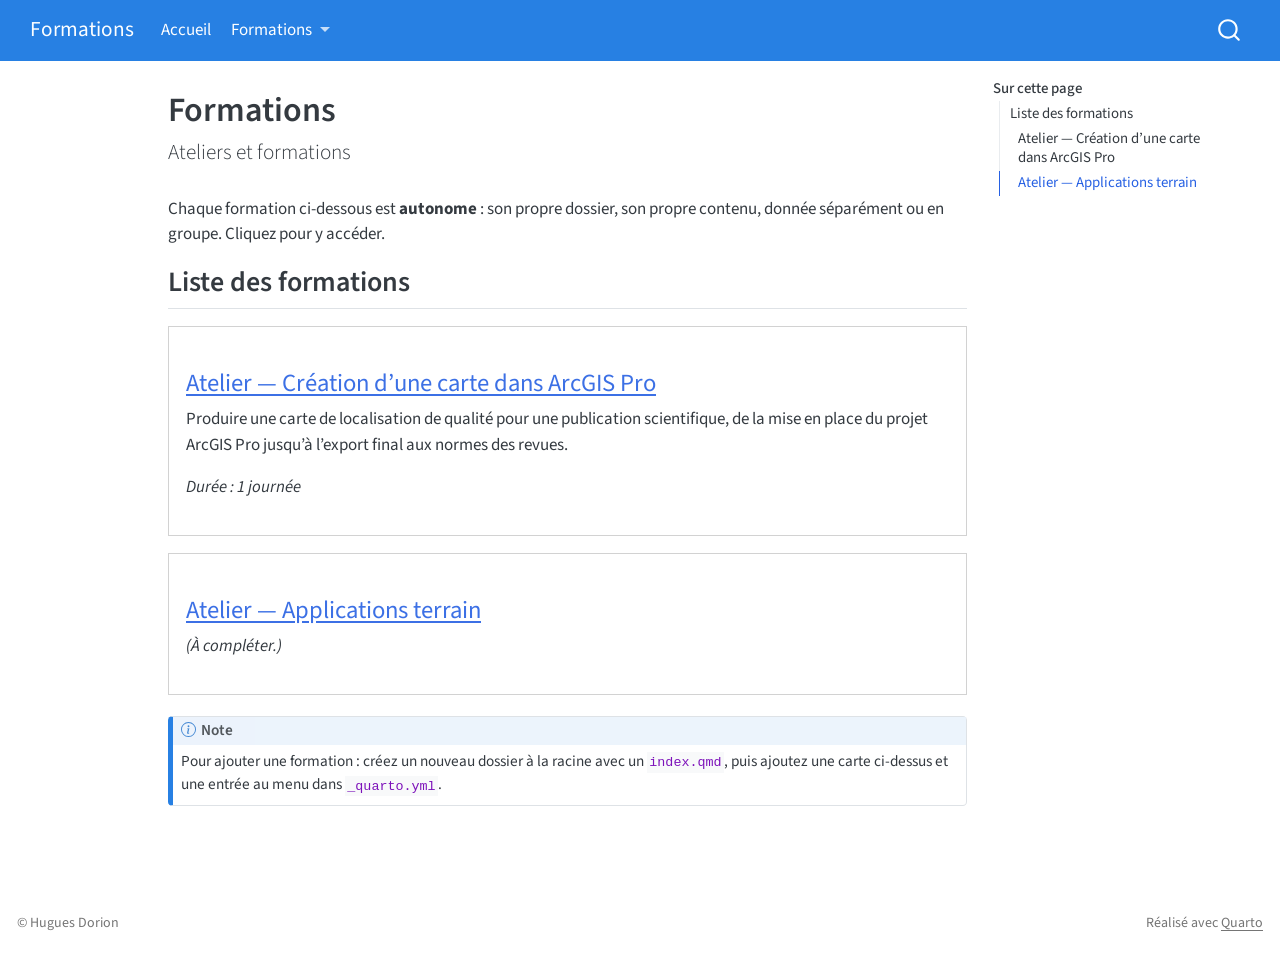
==== docs/index.html @ c3490aff "Atelier #1 - Création carte ArcGIS pro" ====
<!DOCTYPE html>
<html xmlns="http://www.w3.org/1999/xhtml" lang="fr" xml:lang="fr"><head>

<meta charset="utf-8">
<meta name="generator" content="quarto-1.7.32">

<meta name="viewport" content="width=device-width, initial-scale=1.0, user-scalable=yes">


<title>Formations</title>
<style>
code{white-space: pre-wrap;}
span.smallcaps{font-variant: small-caps;}
div.columns{display: flex; gap: min(4vw, 1.5em);}
div.column{flex: auto; overflow-x: auto;}
div.hanging-indent{margin-left: 1.5em; text-indent: -1.5em;}
ul.task-list{list-style: none;}
ul.task-list li input[type="checkbox"] {
  width: 0.8em;
  margin: 0 0.8em 0.2em -1em; /* quarto-specific, see https://github.com/quarto-dev/quarto-cli/issues/4556 */ 
  vertical-align: middle;
}
</style>


<script src="site_libs/quarto-nav/quarto-nav.js"></script>
<script src="site_libs/quarto-nav/headroom.min.js"></script>
<script src="site_libs/clipboard/clipboard.min.js"></script>
<script src="site_libs/quarto-search/autocomplete.umd.js"></script>
<script src="site_libs/quarto-search/fuse.min.js"></script>
<script src="site_libs/quarto-search/quarto-search.js"></script>
<meta name="quarto:offset" content="./">
<script src="site_libs/quarto-html/quarto.js" type="module"></script>
<script src="site_libs/quarto-html/tabsets/tabsets.js" type="module"></script>
<script src="site_libs/quarto-html/popper.min.js"></script>
<script src="site_libs/quarto-html/tippy.umd.min.js"></script>
<script src="site_libs/quarto-html/anchor.min.js"></script>
<link href="site_libs/quarto-html/tippy.css" rel="stylesheet">
<link href="site_libs/quarto-html/quarto-syntax-highlighting-37eea08aefeeee20ff55810ff984fec1.css" rel="stylesheet" id="quarto-text-highlighting-styles">
<script src="site_libs/bootstrap/bootstrap.min.js"></script>
<link href="site_libs/bootstrap/bootstrap-icons.css" rel="stylesheet">
<link href="site_libs/bootstrap/bootstrap-a957552743cf229cecd72dbee48e5bde.min.css" rel="stylesheet" append-hash="true" id="quarto-bootstrap" data-mode="light">
<script id="quarto-search-options" type="application/json">{
  "location": "navbar",
  "copy-button": false,
  "collapse-after": 3,
  "panel-placement": "end",
  "type": "overlay",
  "limit": 50,
  "keyboard-shortcut": [
    "f",
    "/",
    "s"
  ],
  "show-item-context": false,
  "language": {
    "search-no-results-text": "Pas de résultats",
    "search-matching-documents-text": "documents trouvés",
    "search-copy-link-title": "Copier le lien vers la recherche",
    "search-hide-matches-text": "Cacher les correspondances additionnelles",
    "search-more-match-text": "correspondance de plus dans ce document",
    "search-more-matches-text": "correspondances de plus dans ce document",
    "search-clear-button-title": "Effacer",
    "search-text-placeholder": "",
    "search-detached-cancel-button-title": "Annuler",
    "search-submit-button-title": "Envoyer",
    "search-label": "Recherche"
  }
}</script>


</head>

<body class="nav-fixed quarto-light">

<div id="quarto-search-results"></div>
  <header id="quarto-header" class="headroom fixed-top">
    <nav class="navbar navbar-expand-lg " data-bs-theme="dark">
      <div class="navbar-container container-fluid">
      <div class="navbar-brand-container mx-auto">
    <a class="navbar-brand" href="./index.html">
    <span class="navbar-title">Formations</span>
    </a>
  </div>
            <div id="quarto-search" class="" title="Recherche"></div>
          <button class="navbar-toggler" type="button" data-bs-toggle="collapse" data-bs-target="#navbarCollapse" aria-controls="navbarCollapse" role="menu" aria-expanded="false" aria-label="Basculer la navigation" onclick="if (window.quartoToggleHeadroom) { window.quartoToggleHeadroom(); }">
  <span class="navbar-toggler-icon"></span>
</button>
          <div class="collapse navbar-collapse" id="navbarCollapse">
            <ul class="navbar-nav navbar-nav-scroll me-auto">
  <li class="nav-item">
    <a class="nav-link active" href="./index.html" aria-current="page"> 
<span class="menu-text">Accueil</span></a>
  </li>  
  <li class="nav-item dropdown ">
    <a class="nav-link dropdown-toggle" href="#" id="nav-menu-formations" role="link" data-bs-toggle="dropdown" aria-expanded="false">
 <span class="menu-text">Formations</span>
    </a>
    <ul class="dropdown-menu" aria-labelledby="nav-menu-formations">    
        <li>
    <a class="dropdown-item" href="./atelier-creation-carte/index.html">
 <span class="dropdown-text">Atelier — Création d’une carte dans ArcGIS Pro</span></a>
  </li>  
        <li>
    <a class="dropdown-item" href="./atelier-applications-terrain/index.html">
 <span class="dropdown-text">Atelier — Applications terrain</span></a>
  </li>  
    </ul>
  </li>
</ul>
          </div> <!-- /navcollapse -->
            <div class="quarto-navbar-tools">
</div>
      </div> <!-- /container-fluid -->
    </nav>
</header>
<!-- content -->
<div id="quarto-content" class="quarto-container page-columns page-rows-contents page-layout-article page-navbar">
<!-- sidebar -->
<!-- margin-sidebar -->
    <div id="quarto-margin-sidebar" class="sidebar margin-sidebar">
        <nav id="TOC" role="doc-toc" class="toc-active">
    <h2 id="toc-title">Sur cette page</h2>
   
  <ul>
  <li><a href="#liste-des-formations" id="toc-liste-des-formations" class="nav-link active" data-scroll-target="#liste-des-formations">Liste des formations</a>
  <ul class="collapse">
  <li><a href="#atelier-création-dune-carte-dans-arcgis-pro" id="toc-atelier-création-dune-carte-dans-arcgis-pro" class="nav-link" data-scroll-target="#atelier-création-dune-carte-dans-arcgis-pro">Atelier — Création d’une carte dans ArcGIS Pro</a></li>
  <li><a href="#atelier-applications-terrain" id="toc-atelier-applications-terrain" class="nav-link" data-scroll-target="#atelier-applications-terrain">Atelier — Applications terrain</a></li>
  </ul></li>
  </ul>
</nav>
    </div>
<!-- main -->
<main class="content" id="quarto-document-content">

<header id="title-block-header" class="quarto-title-block default">
<div class="quarto-title">
<h1 class="title">Formations</h1>
<p class="subtitle lead">Ateliers et formations</p>
</div>



<div class="quarto-title-meta">

    
  
    
  </div>
  


</header>


<p>Chaque formation ci-dessous est <strong>autonome</strong> : son propre dossier, son propre contenu, donnée séparément ou en groupe. Cliquez pour y accéder.</p>
<section id="liste-des-formations" class="level2">
<h2 class="anchored" data-anchor-id="liste-des-formations">Liste des formations</h2>
<div class="card mb-3">
<section id="atelier-création-dune-carte-dans-arcgis-pro" class="level3 card-body">
<h3 class="anchored" data-anchor-id="atelier-création-dune-carte-dans-arcgis-pro"><a href="./atelier-creation-carte/index.html">Atelier — Création d’une carte dans ArcGIS Pro</a></h3>
<p>Produire une carte de localisation de qualité pour une publication scientifique, de la mise en place du projet ArcGIS Pro jusqu’à l’export final aux normes des revues.</p>
<p><em>Durée : 1 journée</em></p>
</section>
</div>
<div class="card mb-3">
<section id="atelier-applications-terrain" class="level3 card-body">
<h3 class="anchored" data-anchor-id="atelier-applications-terrain"><a href="./atelier-applications-terrain/index.html">Atelier — Applications terrain</a></h3>
<p><em>(À compléter.)</em></p>
</section>
</div>
<div class="callout callout-style-default callout-note callout-titled">
<div class="callout-header d-flex align-content-center">
<div class="callout-icon-container">
<i class="callout-icon"></i>
</div>
<div class="callout-title-container flex-fill">
Note
</div>
</div>
<div class="callout-body-container callout-body">
<p>Pour ajouter une formation : créez un nouveau dossier à la racine avec un <code>index.qmd</code>, puis ajoutez une carte ci-dessus et une entrée au menu dans <code>_quarto.yml</code>.</p>
</div>
</div>


</section>

</main> <!-- /main -->
<script id="quarto-html-after-body" type="application/javascript">
  window.document.addEventListener("DOMContentLoaded", function (event) {
    const icon = "";
    const anchorJS = new window.AnchorJS();
    anchorJS.options = {
      placement: 'right',
      icon: icon
    };
    anchorJS.add('.anchored');
    const isCodeAnnotation = (el) => {
      for (const clz of el.classList) {
        if (clz.startsWith('code-annotation-')) {                     
          return true;
        }
      }
      return false;
    }
    const onCopySuccess = function(e) {
      // button target
      const button = e.trigger;
      // don't keep focus
      button.blur();
      // flash "checked"
      button.classList.add('code-copy-button-checked');
      var currentTitle = button.getAttribute("title");
      button.setAttribute("title", "Copié");
      let tooltip;
      if (window.bootstrap) {
        button.setAttribute("data-bs-toggle", "tooltip");
        button.setAttribute("data-bs-placement", "left");
        button.setAttribute("data-bs-title", "Copié");
        tooltip = new bootstrap.Tooltip(button, 
          { trigger: "manual", 
            customClass: "code-copy-button-tooltip",
            offset: [0, -8]});
        tooltip.show();    
      }
      setTimeout(function() {
        if (tooltip) {
          tooltip.hide();
          button.removeAttribute("data-bs-title");
          button.removeAttribute("data-bs-toggle");
          button.removeAttribute("data-bs-placement");
        }
        button.setAttribute("title", currentTitle);
        button.classList.remove('code-copy-button-checked');
      }, 1000);
      // clear code selection
      e.clearSelection();
    }
    const getTextToCopy = function(trigger) {
        const codeEl = trigger.previousElementSibling.cloneNode(true);
        for (const childEl of codeEl.children) {
          if (isCodeAnnotation(childEl)) {
            childEl.remove();
          }
        }
        return codeEl.innerText;
    }
    const clipboard = new window.ClipboardJS('.code-copy-button:not([data-in-quarto-modal])', {
      text: getTextToCopy
    });
    clipboard.on('success', onCopySuccess);
    if (window.document.getElementById('quarto-embedded-source-code-modal')) {
      const clipboardModal = new window.ClipboardJS('.code-copy-button[data-in-quarto-modal]', {
        text: getTextToCopy,
        container: window.document.getElementById('quarto-embedded-source-code-modal')
      });
      clipboardModal.on('success', onCopySuccess);
    }
      var localhostRegex = new RegExp(/^(?:http|https):\/\/localhost\:?[0-9]*\//);
      var mailtoRegex = new RegExp(/^mailto:/);
        var filterRegex = new RegExp('/' + window.location.host + '/');
      var isInternal = (href) => {
          return filterRegex.test(href) || localhostRegex.test(href) || mailtoRegex.test(href);
      }
      // Inspect non-navigation links and adorn them if external
     var links = window.document.querySelectorAll('a[href]:not(.nav-link):not(.navbar-brand):not(.toc-action):not(.sidebar-link):not(.sidebar-item-toggle):not(.pagination-link):not(.no-external):not([aria-hidden]):not(.dropdown-item):not(.quarto-navigation-tool):not(.about-link)');
      for (var i=0; i<links.length; i++) {
        const link = links[i];
        if (!isInternal(link.href)) {
          // undo the damage that might have been done by quarto-nav.js in the case of
          // links that we want to consider external
          if (link.dataset.originalHref !== undefined) {
            link.href = link.dataset.originalHref;
          }
        }
      }
    function tippyHover(el, contentFn, onTriggerFn, onUntriggerFn) {
      const config = {
        allowHTML: true,
        maxWidth: 500,
        delay: 100,
        arrow: false,
        appendTo: function(el) {
            return el.parentElement;
        },
        interactive: true,
        interactiveBorder: 10,
        theme: 'quarto',
        placement: 'bottom-start',
      };
      if (contentFn) {
        config.content = contentFn;
      }
      if (onTriggerFn) {
        config.onTrigger = onTriggerFn;
      }
      if (onUntriggerFn) {
        config.onUntrigger = onUntriggerFn;
      }
      window.tippy(el, config); 
    }
    const noterefs = window.document.querySelectorAll('a[role="doc-noteref"]');
    for (var i=0; i<noterefs.length; i++) {
      const ref = noterefs[i];
      tippyHover(ref, function() {
        // use id or data attribute instead here
        let href = ref.getAttribute('data-footnote-href') || ref.getAttribute('href');
        try { href = new URL(href).hash; } catch {}
        const id = href.replace(/^#\/?/, "");
        const note = window.document.getElementById(id);
        if (note) {
          return note.innerHTML;
        } else {
          return "";
        }
      });
    }
    const xrefs = window.document.querySelectorAll('a.quarto-xref');
    const processXRef = (id, note) => {
      // Strip column container classes
      const stripColumnClz = (el) => {
        el.classList.remove("page-full", "page-columns");
        if (el.children) {
          for (const child of el.children) {
            stripColumnClz(child);
          }
        }
      }
      stripColumnClz(note)
      if (id === null || id.startsWith('sec-')) {
        // Special case sections, only their first couple elements
        const container = document.createElement("div");
        if (note.children && note.children.length > 2) {
          container.appendChild(note.children[0].cloneNode(true));
          for (let i = 1; i < note.children.length; i++) {
            const child = note.children[i];
            if (child.tagName === "P" && child.innerText === "") {
              continue;
            } else {
              container.appendChild(child.cloneNode(true));
              break;
            }
          }
          if (window.Quarto?.typesetMath) {
            window.Quarto.typesetMath(container);
          }
          return container.innerHTML
        } else {
          if (window.Quarto?.typesetMath) {
            window.Quarto.typesetMath(note);
          }
          return note.innerHTML;
        }
      } else {
        // Remove any anchor links if they are present
        const anchorLink = note.querySelector('a.anchorjs-link');
        if (anchorLink) {
          anchorLink.remove();
        }
        if (window.Quarto?.typesetMath) {
          window.Quarto.typesetMath(note);
        }
        if (note.classList.contains("callout")) {
          return note.outerHTML;
        } else {
          return note.innerHTML;
        }
      }
    }
    for (var i=0; i<xrefs.length; i++) {
      const xref = xrefs[i];
      tippyHover(xref, undefined, function(instance) {
        instance.disable();
        let url = xref.getAttribute('href');
        let hash = undefined; 
        if (url.startsWith('#')) {
          hash = url;
        } else {
          try { hash = new URL(url).hash; } catch {}
        }
        if (hash) {
          const id = hash.replace(/^#\/?/, "");
          const note = window.document.getElementById(id);
          if (note !== null) {
            try {
              const html = processXRef(id, note.cloneNode(true));
              instance.setContent(html);
            } finally {
              instance.enable();
              instance.show();
            }
          } else {
            // See if we can fetch this
            fetch(url.split('#')[0])
            .then(res => res.text())
            .then(html => {
              const parser = new DOMParser();
              const htmlDoc = parser.parseFromString(html, "text/html");
              const note = htmlDoc.getElementById(id);
              if (note !== null) {
                const html = processXRef(id, note);
                instance.setContent(html);
              } 
            }).finally(() => {
              instance.enable();
              instance.show();
            });
          }
        } else {
          // See if we can fetch a full url (with no hash to target)
          // This is a special case and we should probably do some content thinning / targeting
          fetch(url)
          .then(res => res.text())
          .then(html => {
            const parser = new DOMParser();
            const htmlDoc = parser.parseFromString(html, "text/html");
            const note = htmlDoc.querySelector('main.content');
            if (note !== null) {
              // This should only happen for chapter cross references
              // (since there is no id in the URL)
              // remove the first header
              if (note.children.length > 0 && note.children[0].tagName === "HEADER") {
                note.children[0].remove();
              }
              const html = processXRef(null, note);
              instance.setContent(html);
            } 
          }).finally(() => {
            instance.enable();
            instance.show();
          });
        }
      }, function(instance) {
      });
    }
        let selectedAnnoteEl;
        const selectorForAnnotation = ( cell, annotation) => {
          let cellAttr = 'data-code-cell="' + cell + '"';
          let lineAttr = 'data-code-annotation="' +  annotation + '"';
          const selector = 'span[' + cellAttr + '][' + lineAttr + ']';
          return selector;
        }
        const selectCodeLines = (annoteEl) => {
          const doc = window.document;
          const targetCell = annoteEl.getAttribute("data-target-cell");
          const targetAnnotation = annoteEl.getAttribute("data-target-annotation");
          const annoteSpan = window.document.querySelector(selectorForAnnotation(targetCell, targetAnnotation));
          const lines = annoteSpan.getAttribute("data-code-lines").split(",");
          const lineIds = lines.map((line) => {
            return targetCell + "-" + line;
          })
          let top = null;
          let height = null;
          let parent = null;
          if (lineIds.length > 0) {
              //compute the position of the single el (top and bottom and make a div)
              const el = window.document.getElementById(lineIds[0]);
              top = el.offsetTop;
              height = el.offsetHeight;
              parent = el.parentElement.parentElement;
            if (lineIds.length > 1) {
              const lastEl = window.document.getElementById(lineIds[lineIds.length - 1]);
              const bottom = lastEl.offsetTop + lastEl.offsetHeight;
              height = bottom - top;
            }
            if (top !== null && height !== null && parent !== null) {
              // cook up a div (if necessary) and position it 
              let div = window.document.getElementById("code-annotation-line-highlight");
              if (div === null) {
                div = window.document.createElement("div");
                div.setAttribute("id", "code-annotation-line-highlight");
                div.style.position = 'absolute';
                parent.appendChild(div);
              }
              div.style.top = top - 2 + "px";
              div.style.height = height + 4 + "px";
              div.style.left = 0;
              let gutterDiv = window.document.getElementById("code-annotation-line-highlight-gutter");
              if (gutterDiv === null) {
                gutterDiv = window.document.createElement("div");
                gutterDiv.setAttribute("id", "code-annotation-line-highlight-gutter");
                gutterDiv.style.position = 'absolute';
                const codeCell = window.document.getElementById(targetCell);
                const gutter = codeCell.querySelector('.code-annotation-gutter');
                gutter.appendChild(gutterDiv);
              }
              gutterDiv.style.top = top - 2 + "px";
              gutterDiv.style.height = height + 4 + "px";
            }
            selectedAnnoteEl = annoteEl;
          }
        };
        const unselectCodeLines = () => {
          const elementsIds = ["code-annotation-line-highlight", "code-annotation-line-highlight-gutter"];
          elementsIds.forEach((elId) => {
            const div = window.document.getElementById(elId);
            if (div) {
              div.remove();
            }
          });
          selectedAnnoteEl = undefined;
        };
          // Handle positioning of the toggle
      window.addEventListener(
        "resize",
        throttle(() => {
          elRect = undefined;
          if (selectedAnnoteEl) {
            selectCodeLines(selectedAnnoteEl);
          }
        }, 10)
      );
      function throttle(fn, ms) {
      let throttle = false;
      let timer;
        return (...args) => {
          if(!throttle) { // first call gets through
              fn.apply(this, args);
              throttle = true;
          } else { // all the others get throttled
              if(timer) clearTimeout(timer); // cancel #2
              timer = setTimeout(() => {
                fn.apply(this, args);
                timer = throttle = false;
              }, ms);
          }
        };
      }
        // Attach click handler to the DT
        const annoteDls = window.document.querySelectorAll('dt[data-target-cell]');
        for (const annoteDlNode of annoteDls) {
          annoteDlNode.addEventListener('click', (event) => {
            const clickedEl = event.target;
            if (clickedEl !== selectedAnnoteEl) {
              unselectCodeLines();
              const activeEl = window.document.querySelector('dt[data-target-cell].code-annotation-active');
              if (activeEl) {
                activeEl.classList.remove('code-annotation-active');
              }
              selectCodeLines(clickedEl);
              clickedEl.classList.add('code-annotation-active');
            } else {
              // Unselect the line
              unselectCodeLines();
              clickedEl.classList.remove('code-annotation-active');
            }
          });
        }
    const findCites = (el) => {
      const parentEl = el.parentElement;
      if (parentEl) {
        const cites = parentEl.dataset.cites;
        if (cites) {
          return {
            el,
            cites: cites.split(' ')
          };
        } else {
          return findCites(el.parentElement)
        }
      } else {
        return undefined;
      }
    };
    var bibliorefs = window.document.querySelectorAll('a[role="doc-biblioref"]');
    for (var i=0; i<bibliorefs.length; i++) {
      const ref = bibliorefs[i];
      const citeInfo = findCites(ref);
      if (citeInfo) {
        tippyHover(citeInfo.el, function() {
          var popup = window.document.createElement('div');
          citeInfo.cites.forEach(function(cite) {
            var citeDiv = window.document.createElement('div');
            citeDiv.classList.add('hanging-indent');
            citeDiv.classList.add('csl-entry');
            var biblioDiv = window.document.getElementById('ref-' + cite);
            if (biblioDiv) {
              citeDiv.innerHTML = biblioDiv.innerHTML;
            }
            popup.appendChild(citeDiv);
          });
          return popup.innerHTML;
        });
      }
    }
  });
  </script>
</div> <!-- /content -->
<footer class="footer">
  <div class="nav-footer">
    <div class="nav-footer-left">
<p>© Hugues Dorion</p>
</div>   
    <div class="nav-footer-center">
      &nbsp;
    </div>
    <div class="nav-footer-right">
<p>Réalisé avec <a href="https://quarto.org">Quarto</a></p>
</div>
  </div>
</footer>




</body></html>
---- docs/site_libs/quarto-html/tippy.css ----
.tippy-box[data-animation=fade][data-state=hidden]{opacity:0}[data-tippy-root]{max-width:calc(100vw - 10px)}.tippy-box{position:relative;background-color:#333;color:#fff;border-radius:4px;font-size:14px;line-height:1.4;white-space:normal;outline:0;transition-property:transform,visibility,opacity}.tippy-box[data-placement^=top]>.tippy-arrow{bottom:0}.tippy-box[data-placement^=top]>.tippy-arrow:before{bottom:-7px;left:0;border-width:8px 8px 0;border-top-color:initial;transform-origin:center top}.tippy-box[data-placement^=bottom]>.tippy-arrow{top:0}.tippy-box[data-placement^=bottom]>.tippy-arrow:before{top:-7px;left:0;border-width:0 8px 8px;border-bottom-color:initial;transform-origin:center bottom}.tippy-box[data-placement^=left]>.tippy-arrow{right:0}.tippy-box[data-placement^=left]>.tippy-arrow:before{border-width:8px 0 8px 8px;border-left-color:initial;right:-7px;transform-origin:center left}.tippy-box[data-placement^=right]>.tippy-arrow{left:0}.tippy-box[data-placement^=right]>.tippy-arrow:before{left:-7px;border-width:8px 8px 8px 0;border-right-color:initial;transform-origin:center right}.tippy-box[data-inertia][data-state=visible]{transition-timing-function:cubic-bezier(.54,1.5,.38,1.11)}.tippy-arrow{width:16px;height:16px;color:#333}.tippy-arrow:before{content:"";position:absolute;border-color:transparent;border-style:solid}.tippy-content{position:relative;padding:5px 9px;z-index:1}
---- docs/site_libs/quarto-html/quarto-syntax-highlighting-37eea08aefeeee20ff55810ff984fec1.css ----
/* quarto syntax highlight colors */
:root {
  --quarto-hl-ot-color: #003B4F;
  --quarto-hl-at-color: #657422;
  --quarto-hl-ss-color: #20794D;
  --quarto-hl-an-color: #5E5E5E;
  --quarto-hl-fu-color: #4758AB;
  --quarto-hl-st-color: #20794D;
  --quarto-hl-cf-color: #003B4F;
  --quarto-hl-op-color: #5E5E5E;
  --quarto-hl-er-color: #AD0000;
  --quarto-hl-bn-color: #AD0000;
  --quarto-hl-al-color: #AD0000;
  --quarto-hl-va-color: #111111;
  --quarto-hl-bu-color: inherit;
  --quarto-hl-ex-color: inherit;
  --quarto-hl-pp-color: #AD0000;
  --quarto-hl-in-color: #5E5E5E;
  --quarto-hl-vs-color: #20794D;
  --quarto-hl-wa-color: #5E5E5E;
  --quarto-hl-do-color: #5E5E5E;
  --quarto-hl-im-color: #00769E;
  --quarto-hl-ch-color: #20794D;
  --quarto-hl-dt-color: #AD0000;
  --quarto-hl-fl-color: #AD0000;
  --quarto-hl-co-color: #5E5E5E;
  --quarto-hl-cv-color: #5E5E5E;
  --quarto-hl-cn-color: #8f5902;
  --quarto-hl-sc-color: #5E5E5E;
  --quarto-hl-dv-color: #AD0000;
  --quarto-hl-kw-color: #003B4F;
}

/* other quarto variables */
:root {
  --quarto-font-monospace: SFMono-Regular, Menlo, Monaco, Consolas, "Liberation Mono", "Courier New", monospace;
}

/* syntax highlight based on Pandoc's rules */
pre > code.sourceCode > span {
  color: #003B4F;
}

code.sourceCode > span {
  color: #003B4F;
}

div.sourceCode,
div.sourceCode pre.sourceCode {
  color: #003B4F;
}

/* Normal */
code span {
  color: #003B4F;
}

/* Alert */
code span.al {
  color: #AD0000;
  font-style: inherit;
}

/* Annotation */
code span.an {
  color: #5E5E5E;
  font-style: inherit;
}

/* Attribute */
code span.at {
  color: #657422;
  font-style: inherit;
}

/* BaseN */
code span.bn {
  color: #AD0000;
  font-style: inherit;
}

/* BuiltIn */
code span.bu {
  font-style: inherit;
}

/* ControlFlow */
code span.cf {
  color: #003B4F;
  font-weight: bold;
  font-style: inherit;
}

/* Char */
code span.ch {
  color: #20794D;
  font-style: inherit;
}

/* Constant */
code span.cn {
  color: #8f5902;
  font-style: inherit;
}

/* Comment */
code span.co {
  color: #5E5E5E;
  font-style: inherit;
}

/* CommentVar */
code span.cv {
  color: #5E5E5E;
  font-style: italic;
}

/* Documentation */
code span.do {
  color: #5E5E5E;
  font-style: italic;
}

/* DataType */
code span.dt {
  color: #AD0000;
  font-style: inherit;
}

/* DecVal */
code span.dv {
  color: #AD0000;
  font-style: inherit;
}

/* Error */
code span.er {
  color: #AD0000;
  font-style: inherit;
}

/* Extension */
code span.ex {
  font-style: inherit;
}

/* Float */
code span.fl {
  color: #AD0000;
  font-style: inherit;
}

/* Function */
code span.fu {
  color: #4758AB;
  font-style: inherit;
}

/* Import */
code span.im {
  color: #00769E;
  font-style: inherit;
}

/* Information */
code span.in {
  color: #5E5E5E;
  font-style: inherit;
}

/* Keyword */
code span.kw {
  color: #003B4F;
  font-weight: bold;
  font-style: inherit;
}

/* Operator */
code span.op {
  color: #5E5E5E;
  font-style: inherit;
}

/* Other */
code span.ot {
  color: #003B4F;
  font-style: inherit;
}

/* Preprocessor */
code span.pp {
  color: #AD0000;
  font-style: inherit;
}

/* SpecialChar */
code span.sc {
  color: #5E5E5E;
  font-style: inherit;
}

/* SpecialString */
code span.ss {
  color: #20794D;
  font-style: inherit;
}

/* String */
code span.st {
  color: #20794D;
  font-style: inherit;
}

/* Variable */
code span.va {
  color: #111111;
  font-style: inherit;
}

/* VerbatimString */
code span.vs {
  color: #20794D;
  font-style: inherit;
}

/* Warning */
code span.wa {
  color: #5E5E5E;
  font-style: italic;
}

.prevent-inlining {
  content: "</";
}

/*# sourceMappingURL=27d3d809615f7771493d095567f04340.css.map */
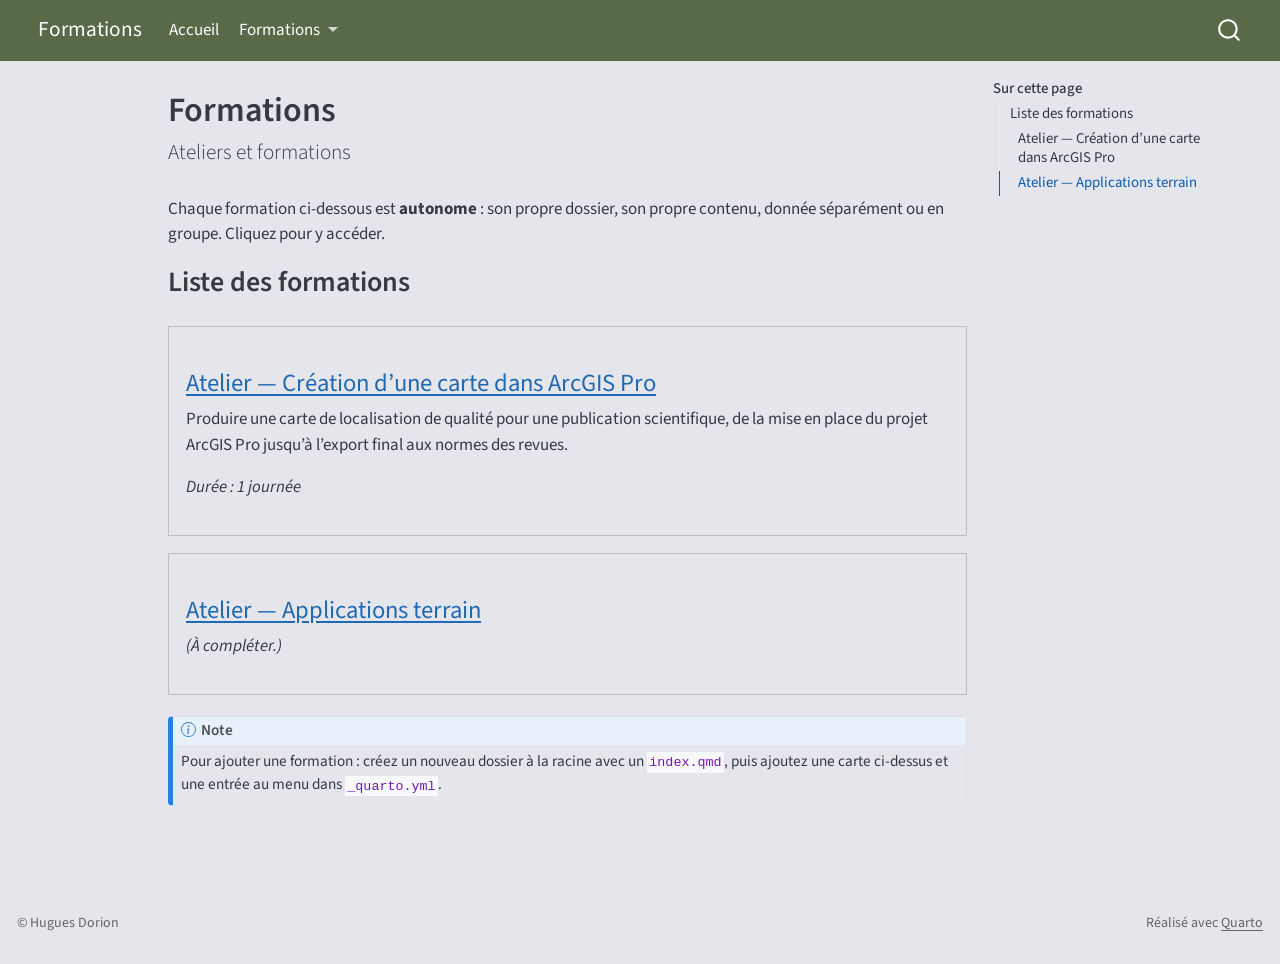
==== commit 0a450191: "Nettoyage projet Quarto imbriqué dans atelier-applications-terrain Suppression du dossier de sortie " ====
--- a/docs/index.html
+++ b/docs/index.html
@@ -39,7 +39,7 @@
 <link href="site_libs/quarto-html/quarto-syntax-highlighting-37eea08aefeeee20ff55810ff984fec1.css" rel="stylesheet" id="quarto-text-highlighting-styles">
 <script src="site_libs/bootstrap/bootstrap.min.js"></script>
 <link href="site_libs/bootstrap/bootstrap-icons.css" rel="stylesheet">
-<link href="site_libs/bootstrap/bootstrap-a957552743cf229cecd72dbee48e5bde.min.css" rel="stylesheet" append-hash="true" id="quarto-bootstrap" data-mode="light">
+<link href="site_libs/bootstrap/bootstrap-0c16822f177ab84cf0ef8b3a1a69854c.min.css" rel="stylesheet" append-hash="true" id="quarto-bootstrap" data-mode="light">
 <script id="quarto-search-options" type="application/json">{
   "location": "navbar",
   "copy-button": false,
@@ -78,6 +78,9 @@
     <nav class="navbar navbar-expand-lg " data-bs-theme="dark">
       <div class="navbar-container container-fluid">
       <div class="navbar-brand-container mx-auto">
+    <a href="./index.html" class="navbar-brand navbar-brand-logo">
+    <img src="./images/logo_CEF.png" alt="" class="navbar-logo">
+    </a>
     <a class="navbar-brand" href="./index.html">
     <span class="navbar-title">Formations</span>
     </a>
@@ -99,11 +102,11 @@
     <ul class="dropdown-menu" aria-labelledby="nav-menu-formations">    
         <li>
     <a class="dropdown-item" href="./atelier-creation-carte/index.html">
- <span class="dropdown-text">Atelier — Création d’une carte dans ArcGIS Pro</span></a>
+ <span class="dropdown-text">Atelier - Création d’une carte dans ArcGIS Pro</span></a>
   </li>  
         <li>
     <a class="dropdown-item" href="./atelier-applications-terrain/index.html">
- <span class="dropdown-text">Atelier — Applications terrain</span></a>
+ <span class="dropdown-text">Atelier - Applications terrain</span></a>
   </li>  
     </ul>
   </li>
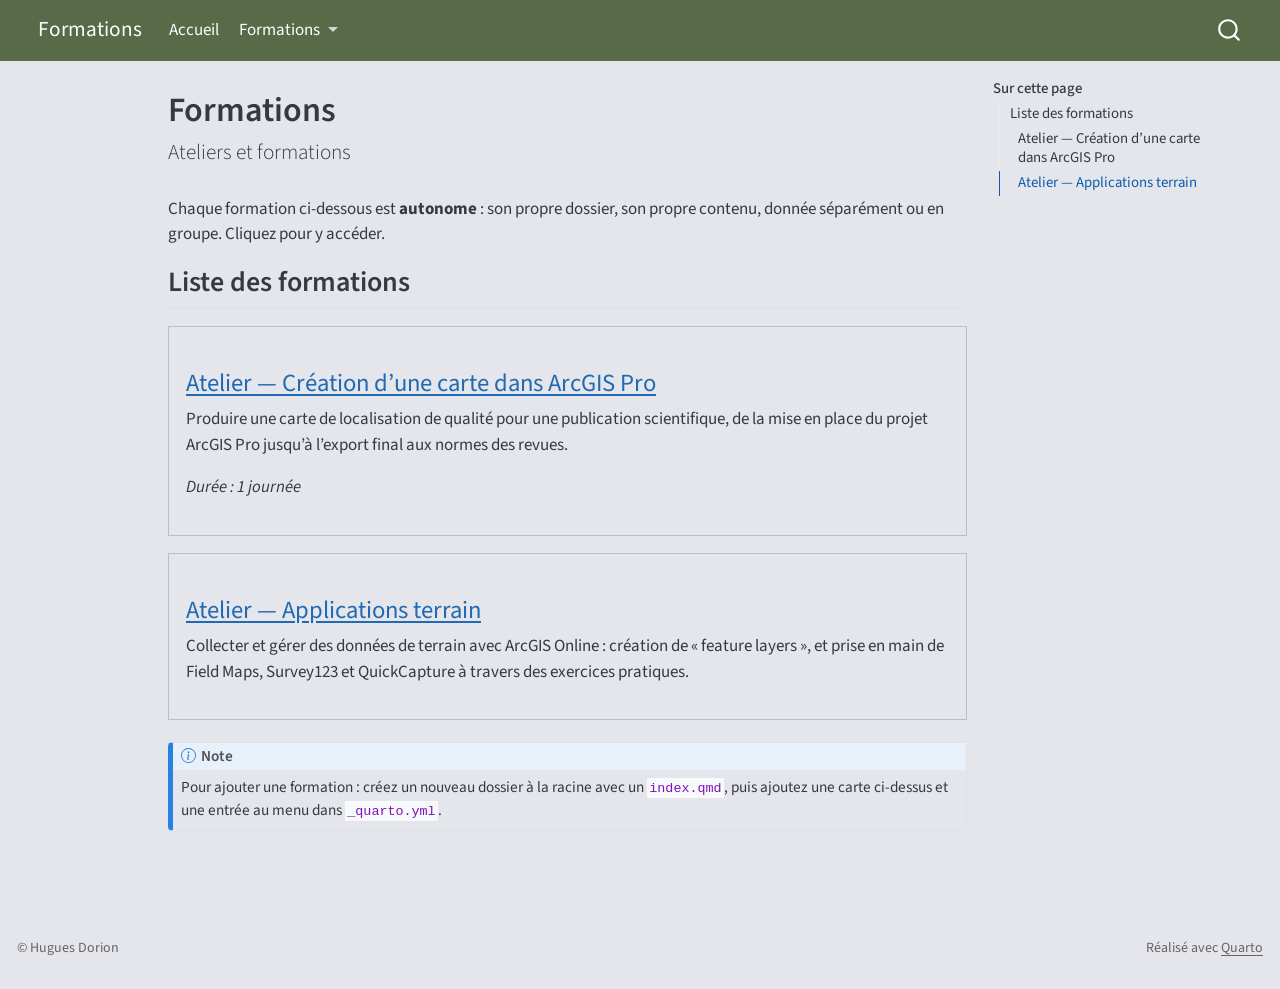
==== commit 6f4a55d5: "Mise à jour rendu - description atelier applications terrain" ====
--- a/docs/index.html
+++ b/docs/index.html
@@ -170,7 +170,7 @@
 <div class="card mb-3">
 <section id="atelier-applications-terrain" class="level3 card-body">
 <h3 class="anchored" data-anchor-id="atelier-applications-terrain"><a href="./atelier-applications-terrain/index.html">Atelier — Applications terrain</a></h3>
-<p><em>(À compléter.)</em></p>
+<p>Collecter et gérer des données de terrain avec ArcGIS Online : création de « feature layers », et prise en main de Field Maps, Survey123 et QuickCapture à travers des exercices pratiques.</p>
 </section>
 </div>
 <div class="callout callout-style-default callout-note callout-titled">
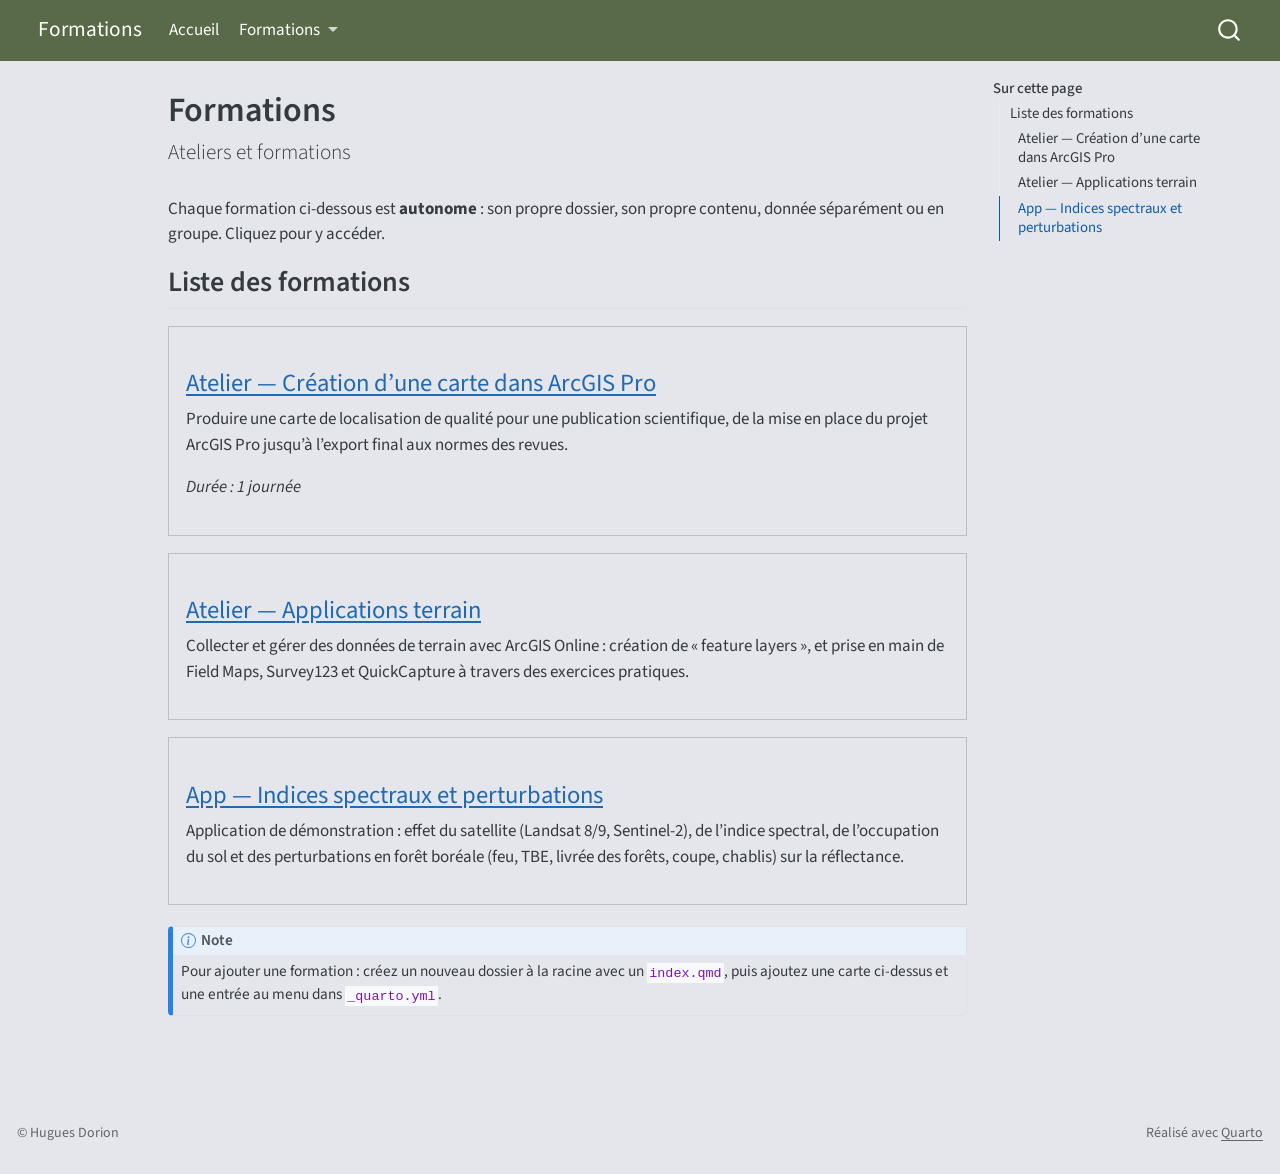
==== commit ee9a10d5: "Ajout de l'app Indices spectraux et perturbations App HTML autonome (indices-spectraux/) copiée tell" ====
--- a/docs/index.html
+++ b/docs/index.html
@@ -108,6 +108,10 @@
     <a class="dropdown-item" href="./atelier-applications-terrain/index.html">
  <span class="dropdown-text">Atelier - Applications terrain</span></a>
   </li>  
+        <li>
+    <a class="dropdown-item" href="./indices-spectraux/index.html">
+ <span class="dropdown-text">App - Indices spectraux et perturbations</span></a>
+  </li>  
     </ul>
   </li>
 </ul>
@@ -130,6 +134,7 @@
   <ul class="collapse">
   <li><a href="#atelier-création-dune-carte-dans-arcgis-pro" id="toc-atelier-création-dune-carte-dans-arcgis-pro" class="nav-link" data-scroll-target="#atelier-création-dune-carte-dans-arcgis-pro">Atelier — Création d’une carte dans ArcGIS Pro</a></li>
   <li><a href="#atelier-applications-terrain" id="toc-atelier-applications-terrain" class="nav-link" data-scroll-target="#atelier-applications-terrain">Atelier — Applications terrain</a></li>
+  <li><a href="#app-indices-spectraux-et-perturbations" id="toc-app-indices-spectraux-et-perturbations" class="nav-link" data-scroll-target="#app-indices-spectraux-et-perturbations">App — Indices spectraux et perturbations</a></li>
   </ul></li>
   </ul>
 </nav>
@@ -171,6 +176,12 @@
 <section id="atelier-applications-terrain" class="level3 card-body">
 <h3 class="anchored" data-anchor-id="atelier-applications-terrain"><a href="./atelier-applications-terrain/index.html">Atelier — Applications terrain</a></h3>
 <p>Collecter et gérer des données de terrain avec ArcGIS Online : création de « feature layers », et prise en main de Field Maps, Survey123 et QuickCapture à travers des exercices pratiques.</p>
+</section>
+</div>
+<div class="card mb-3">
+<section id="app-indices-spectraux-et-perturbations" class="level3 card-body">
+<h3 class="anchored" data-anchor-id="app-indices-spectraux-et-perturbations"><a href="indices-spectraux/index.html">App — Indices spectraux et perturbations</a></h3>
+<p>Application de démonstration : effet du satellite (Landsat 8/9, Sentinel-2), de l’indice spectral, de l’occupation du sol et des perturbations en forêt boréale (feu, TBE, livrée des forêts, coupe, chablis) sur la réflectance.</p>
 </section>
 </div>
 <div class="callout callout-style-default callout-note callout-titled">
